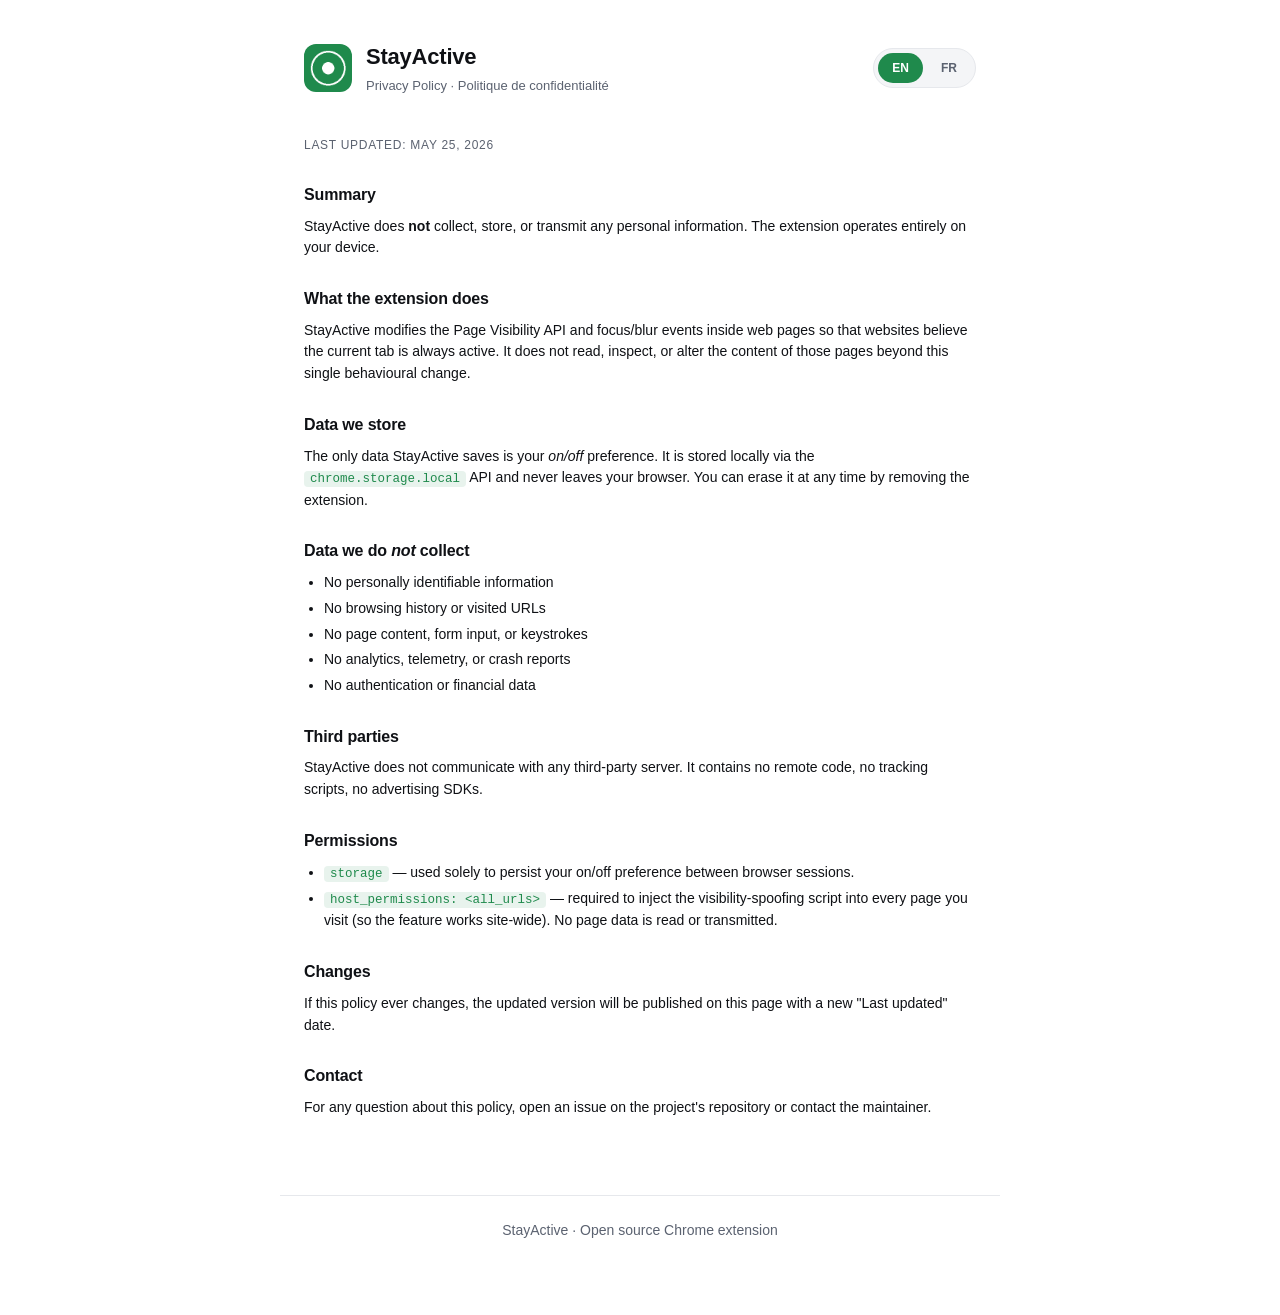
==== docs/index.html @ e65eff0c "second" ====
<!DOCTYPE html>
<html lang="en">
  <head>
    <meta charset="utf-8" />
    <meta name="viewport" content="width=device-width, initial-scale=1" />
    <title>StayActive — Privacy Policy</title>
    <meta name="description" content="Privacy policy for the StayActive Chrome extension." />
    <link rel="icon" href="icon.png" type="image/png" />
    <link rel="stylesheet" href="style.css" />
  </head>
  <body>
    <header class="hero">
      <div class="brand">
        <img src="icon.png" alt="" width="48" height="48" />
        <div>
          <h1>StayActive</h1>
          <p>Privacy Policy · Politique de confidentialité</p>
        </div>
      </div>
      <nav class="lang">
        <a href="#en" data-lang="en" class="active">EN</a>
        <a href="#fr" data-lang="fr">FR</a>
      </nav>
    </header>

    <main>
      <section id="en" class="lang-section active" lang="en">
        <p class="meta">Last updated: <time datetime="2026-05-25">May 25, 2026</time></p>

        <h2>Summary</h2>
        <p>
          StayActive does <strong>not</strong> collect, store, or transmit any
          personal information. The extension operates entirely on your device.
        </p>

        <h2>What the extension does</h2>
        <p>
          StayActive modifies the Page Visibility API and focus/blur events
          inside web pages so that websites believe the current tab is always
          active. It does not read, inspect, or alter the content of those
          pages beyond this single behavioural change.
        </p>

        <h2>Data we store</h2>
        <p>
          The only data StayActive saves is your <em>on/off</em> preference.
          It is stored locally via the <code>chrome.storage.local</code> API
          and never leaves your browser. You can erase it at any time by
          removing the extension.
        </p>

        <h2>Data we do <em>not</em> collect</h2>
        <ul>
          <li>No personally identifiable information</li>
          <li>No browsing history or visited URLs</li>
          <li>No page content, form input, or keystrokes</li>
          <li>No analytics, telemetry, or crash reports</li>
          <li>No authentication or financial data</li>
        </ul>

        <h2>Third parties</h2>
        <p>
          StayActive does not communicate with any third-party server. It
          contains no remote code, no tracking scripts, no advertising SDKs.
        </p>

        <h2>Permissions</h2>
        <ul>
          <li>
            <code>storage</code> — used solely to persist your on/off
            preference between browser sessions.
          </li>
          <li>
            <code>host_permissions: &lt;all_urls&gt;</code> — required to
            inject the visibility-spoofing script into every page you visit
            (so the feature works site-wide). No page data is read or
            transmitted.
          </li>
        </ul>

        <h2>Changes</h2>
        <p>
          If this policy ever changes, the updated version will be published
          on this page with a new "Last updated" date.
        </p>

        <h2>Contact</h2>
        <p>
          For any question about this policy, open an issue on the
          project's repository or contact the maintainer.
        </p>
      </section>

      <section id="fr" class="lang-section" lang="fr">
        <p class="meta">Dernière mise à jour : <time datetime="2026-05-25">25 mai 2026</time></p>

        <h2>Résumé</h2>
        <p>
          StayActive ne collecte, ne stocke et ne transmet
          <strong>aucune</strong> donnée personnelle. L'extension fonctionne
          intégralement sur votre appareil.
        </p>

        <h2>Ce que fait l'extension</h2>
        <p>
          StayActive modifie l'API Page Visibility et les évènements
          focus/blur à l'intérieur des pages web pour que celles-ci croient
          que l'onglet courant est toujours actif. Elle ne lit pas, n'inspecte
          pas et ne modifie pas le contenu des pages au-delà de cet
          ajustement comportemental.
        </p>

        <h2>Données conservées</h2>
        <p>
          La seule donnée enregistrée par StayActive est votre préférence
          <em>activé/désactivé</em>. Elle est stockée localement via l'API
          <code>chrome.storage.local</code> et ne quitte jamais votre
          navigateur. Vous pouvez l'effacer à tout moment en supprimant
          l'extension.
        </p>

        <h2>Données que nous <em>ne collectons pas</em></h2>
        <ul>
          <li>Aucune donnée personnelle identifiable</li>
          <li>Aucun historique de navigation ni URL visitée</li>
          <li>Aucun contenu de page, saisie de formulaire ou frappe clavier</li>
          <li>Aucune analytique, télémétrie ou rapport de crash</li>
          <li>Aucune donnée d'authentification ou financière</li>
        </ul>

        <h2>Tiers</h2>
        <p>
          StayActive ne communique avec aucun serveur tiers. Elle ne
          contient ni code distant, ni script de tracking, ni SDK
          publicitaire.
        </p>

        <h2>Permissions</h2>
        <ul>
          <li>
            <code>storage</code> — sert uniquement à mémoriser votre
            préférence activé/désactivé entre les sessions du navigateur.
          </li>
          <li>
            <code>host_permissions: &lt;all_urls&gt;</code> — nécessaire
            pour injecter le script de masquage de la visibilité sur
            toutes les pages que vous visitez (afin que la fonctionnalité
            soit disponible partout). Aucune donnée de page n'est lue ni
            transmise.
          </li>
        </ul>

        <h2>Modifications</h2>
        <p>
          Si cette politique évolue, la version mise à jour sera publiée
          sur cette page avec une nouvelle date de "Dernière mise à jour".
        </p>

        <h2>Contact</h2>
        <p>
          Pour toute question relative à cette politique, ouvrez une issue
          sur le dépôt du projet ou contactez le mainteneur.
        </p>
      </section>
    </main>

    <footer>
      <p>StayActive · Open source Chrome extension</p>
    </footer>

    <script src="script.js"></script>
  </body>
</html>
---- docs/style.css ----
:root {
  --bg: #ffffff;
  --bg-soft: #f4f5f7;
  --fg: #0f1115;
  --fg-soft: #5b6270;
  --accent: #1f8a4c;
  --accent-soft: #1f8a4c1a;
  --border: #e6e8ec;
  color-scheme: light dark;
}

@media (prefers-color-scheme: dark) {
  :root {
    --bg: #16181d;
    --bg-soft: #1f2229;
    --fg: #f1f3f6;
    --fg-soft: #9aa1ad;
    --accent: #2ecc71;
    --accent-soft: #2ecc7122;
    --border: #2a2e36;
  }
}

* {
  box-sizing: border-box;
}

html,
body {
  margin: 0;
  padding: 0;
  background: var(--bg);
  color: var(--fg);
  font-family: -apple-system, BlinkMacSystemFont, "Segoe UI", "Inter", sans-serif;
  line-height: 1.55;
  -webkit-font-smoothing: antialiased;
}

.hero {
  max-width: 720px;
  margin: 0 auto;
  padding: 40px 24px 16px;
  display: flex;
  align-items: center;
  justify-content: space-between;
  gap: 16px;
  flex-wrap: wrap;
}

.brand {
  display: flex;
  align-items: center;
  gap: 14px;
}

.brand img {
  border-radius: 12px;
}

.brand h1 {
  margin: 0;
  font-size: 22px;
  letter-spacing: -0.01em;
}

.brand p {
  margin: 2px 0 0;
  font-size: 13px;
  color: var(--fg-soft);
}

.lang {
  display: flex;
  gap: 4px;
  background: var(--bg-soft);
  padding: 4px;
  border-radius: 999px;
  border: 1px solid var(--border);
}

.lang a {
  text-decoration: none;
  color: var(--fg-soft);
  padding: 6px 14px;
  border-radius: 999px;
  font-size: 12px;
  font-weight: 600;
  transition: background 0.15s, color 0.15s;
}

.lang a.active {
  background: var(--accent);
  color: #fff;
}

main {
  max-width: 720px;
  margin: 0 auto;
  padding: 24px;
}

.lang-section {
  display: none;
}

.lang-section.active {
  display: block;
}

.meta {
  font-size: 12px;
  color: var(--fg-soft);
  text-transform: uppercase;
  letter-spacing: 0.06em;
  margin: 0 0 24px;
}

h2 {
  font-size: 16px;
  margin: 28px 0 8px;
  letter-spacing: -0.01em;
}

p,
ul {
  margin: 0 0 12px;
  font-size: 14px;
}

ul {
  padding-left: 20px;
}

li {
  margin: 4px 0;
}

code {
  background: var(--accent-soft);
  color: var(--accent);
  padding: 1px 6px;
  border-radius: 4px;
  font-size: 12.5px;
  font-family: ui-monospace, SFMono-Regular, Menlo, Monaco, Consolas, monospace;
}

footer {
  max-width: 720px;
  margin: 40px auto;
  padding: 24px;
  text-align: center;
  border-top: 1px solid var(--border);
  color: var(--fg-soft);
  font-size: 12px;
}
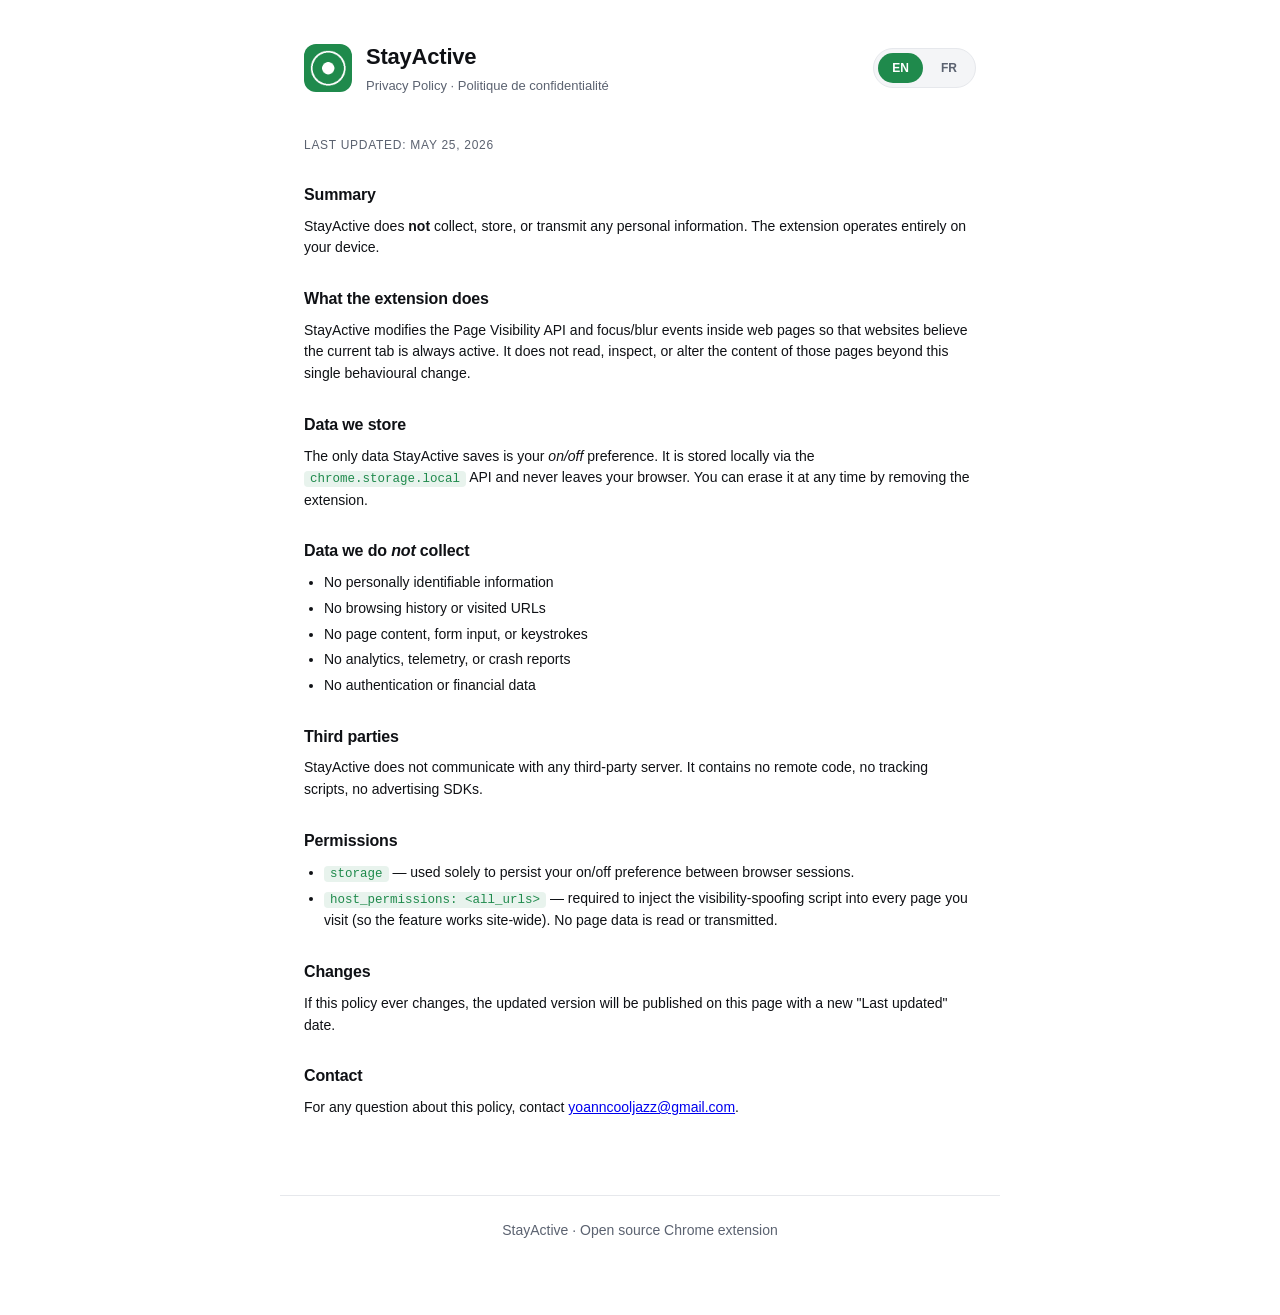
==== commit 151e9a3f: "lol" ====
--- a/docs/index.html
+++ b/docs/index.html
@@ -86,8 +86,8 @@
 
         <h2>Contact</h2>
         <p>
-          For any question about this policy, open an issue on the
-          project's repository or contact the maintainer.
+          For any question about this policy, contact
+          <a href="mailto:yoanncooljazz@gmail.com">yoanncooljazz@gmail.com</a>.
         </p>
       </section>
 
@@ -158,8 +158,8 @@
 
         <h2>Contact</h2>
         <p>
-          Pour toute question relative à cette politique, ouvrez une issue
-          sur le dépôt du projet ou contactez le mainteneur.
+          Pour toute question relative à cette politique, contactez
+          <a href="mailto:yoanncooljazz@gmail.com">yoanncooljazz@gmail.com</a>.
         </p>
       </section>
     </main>
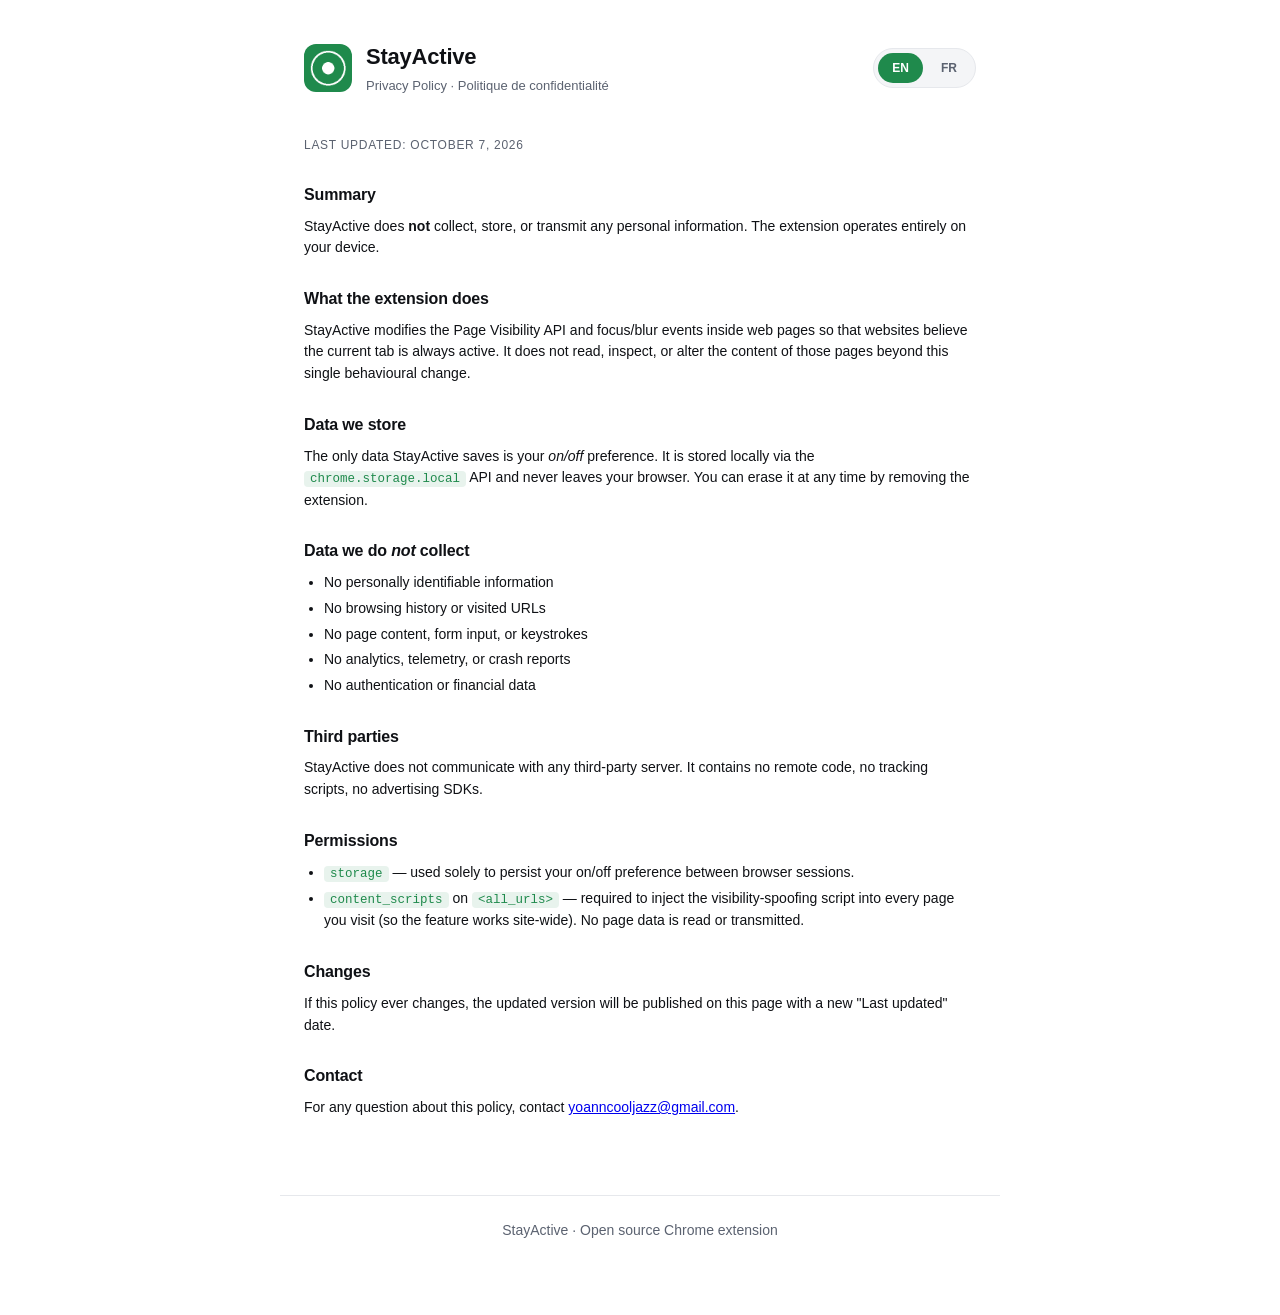
==== commit 35379d0d: "Release 1.0.2: private state channel and least-privilege manifest - Replace the public __focusTabSet" ====
--- a/docs/index.html
+++ b/docs/index.html
@@ -25,7 +25,7 @@
 
     <main>
       <section id="en" class="lang-section active" lang="en">
-        <p class="meta">Last updated: <time datetime="2026-05-25">May 25, 2026</time></p>
+        <p class="meta">Last updated: <time datetime="2026-10-07">October 7, 2026</time></p>
 
         <h2>Summary</h2>
         <p>
@@ -71,7 +71,7 @@
             preference between browser sessions.
           </li>
           <li>
-            <code>host_permissions: &lt;all_urls&gt;</code> — required to
+            <code>content_scripts</code> on <code>&lt;all_urls&gt;</code> — required to
             inject the visibility-spoofing script into every page you visit
             (so the feature works site-wide). No page data is read or
             transmitted.
@@ -92,7 +92,7 @@
       </section>
 
       <section id="fr" class="lang-section" lang="fr">
-        <p class="meta">Dernière mise à jour : <time datetime="2026-05-25">25 mai 2026</time></p>
+        <p class="meta">Dernière mise à jour : <time datetime="2026-10-07">7 octobre 2026</time></p>
 
         <h2>Résumé</h2>
         <p>
@@ -142,7 +142,7 @@
             préférence activé/désactivé entre les sessions du navigateur.
           </li>
           <li>
-            <code>host_permissions: &lt;all_urls&gt;</code> — nécessaire
+            <code>content_scripts</code> sur <code>&lt;all_urls&gt;</code> — nécessaire
             pour injecter le script de masquage de la visibilité sur
             toutes les pages que vous visitez (afin que la fonctionnalité
             soit disponible partout). Aucune donnée de page n'est lue ni
